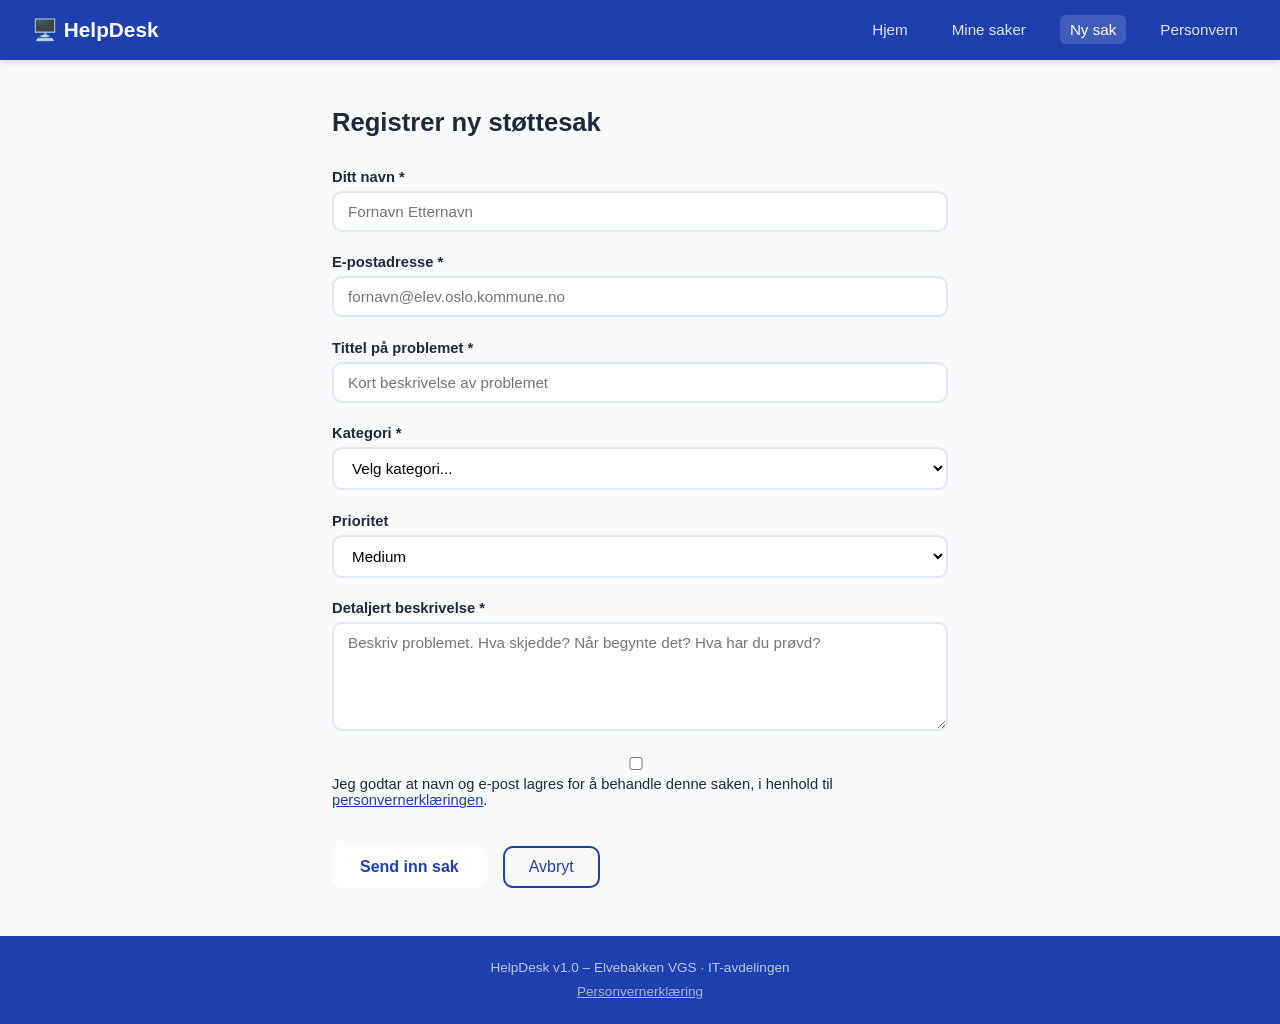
==== ny-sak.html @ 2e013bc4 "feat: samtykke validering la til en samtykke valideringsknapp samt som jeg sørget for at den funket" ====
<!DOCTYPE html>
<!--
  ny-sak.html — Skjema for å melde inn ny IT-støttesak

  Denne siden inneholder et HTML-skjema med validering.
  
  Viktig: selve innsendingen håndteres av JavaScript i script.js,
  ikke av HTML alene. Vi bruker event.preventDefault() for å stoppe
  nettleserens standard oppførsel (som ville lastet siden på nytt).
-->
<html lang="no">
<head>
  <meta charset="UTF-8" />
  <meta name="viewport" content="width=device-width, initial-scale=1.0" />
  <title>Ny sak – HelpDesk</title>
  <link rel="stylesheet" href="style.css" />
</head>
<body>

  <nav class="navbar">
    <div class="nav-brand">🖥️ HelpDesk</div>
    <ul class="nav-links">
      <li><a href="index.html">Hjem</a></li>
      <li><a href="saker.html">Mine saker</a></li>
      <li><a href="ny-sak.html" class="active">Ny sak</a></li>
      <li><a href="personvern.html">Personvern</a></li>
    </ul>
  </nav>

  <main class="form-container">
    <h2>Registrer ny støttesak</h2>

    <!--
      SKJEMAET
      
      id="ny-sak-form" brukes av script.js til å lytte på submit-hendelsen.
      
      Vi bruker IKKE action="" eller method="" på skjemaet fordi vi
      ikke sender data til en server – JavaScript håndterer alt.
    -->
    <form id="ny-sak-form">

      <!-- ── FELT: Navn ── -->
      <div class="form-group">
        <!--
          for="navn" kobler labelen til input-feltet.
          Dette betyr at klikk på labelen setter fokus på feltet.
          God praksis for tilgjengelighet (universell utforming).
        -->
        <label for="navn">Ditt navn *</label>
        <input
          type="text"
          id="navn"
          name="navn"
          placeholder="Fornavn Etternavn"
          required
            required er et HTML5-attributt som hindrer innsending
            hvis feltet er tomt. Vi gjør ekstra validering i JS også.
          -->
      </div>

      <!-- ── FELT: E-post ── -->
      <div class="form-group">
        <label for="epost">E-postadresse *</label>
        <input
          type="email"
          id="epost"
          name="epost"
          placeholder="fornavn@elev.oslo.kommune.no"
          required
            type="email" gjør at nettleseren sjekker at det er en
            gyldig e-postadresse (inneholder @ og domene).
            Vi gjør en ekstra sjekk i JS for å begrense til
            skole-e-postadresser.
          -->
        <!--
          Feilmelding som vises hvis e-posten er ugyldig.
          class="hidden" skjuler den som standard.
          JavaScript fjerner "hidden"-klassen hvis valideringen feiler.
        -->
        <p id="epost-feil" class="feilmelding hidden">
          Bruk skole-e-postadressen din (@elev.oslo.kommune.no).
        </p>
      </div>

      <!-- ── FELT: Tittel ── -->
      <div class="form-group">
        <label for="tittel">Tittel på problemet *</label>
        <input
          type="text"
          id="tittel"
          name="tittel"
          placeholder="Kort beskrivelse av problemet"
          required
        />
      </div>

      <!-- ── FELT: Kategori (dropdown) ── -->
      <div class="form-group">
        <label for="kategori">Kategori *</label>
        <!--
          <select> lager en nedtrekksliste.
          Hvert <option> er et valg.
          value="" på første option gjør at required-sjekken fungerer.
        -->
        <select id="kategori" name="kategori" required>
          <option value="">Velg kategori...</option>
          <option value="hardware">Hardware</option>
          <option value="software">Software</option>
          <option value="nettverk">Nettverk</option>
          <option value="bruker">Brukertilgang</option>
          <option value="annet">Annet</option>
        </select>
      </div>

      <!-- ── FELT: Prioritet ── -->
      <div class="form-group">
        <label for="prioritet">Prioritet</label>
        <select id="prioritet" name="prioritet">
          <option value="lav">Lav</option>
          <!-- selected gjør "medium" til standardvalg -->
          <option value="medium" selected>Medium</option>
          <option value="høy">Høy</option>
          <option value="kritisk">Kritisk</option>
        </select>
      </div>

      <!-- ── FELT: Beskrivelse (tekstboks) ── -->
      <div class="form-group">
        <label for="beskrivelse">Detaljert beskrivelse *</label>
        <!--
          <textarea> er en flerlinjers tekstboks.
          rows="5" setter startstørrelsen (kan resizes av brukeren).
        -->
        <textarea
          id="beskrivelse"
          name="beskrivelse"
          rows="5"
          placeholder="Beskriv problemet. Hva skjedde? Når begynte det? Hva har du prøvd?"
          required
        ></textarea>
      </div>

      <!-- ── FELT: GDPR-samtykke ── -->
      <div class="form-group checkbox-group">
        <!--
          GDPR krever aktivt samtykke for lagring av personopplysninger.
          En avkrysningsboks som brukeren MÅ krysse av er den vanligste
          måten å innhente dette på.
          
          type="checkbox" lager en avkrysningsboks.
          Verdien leses i JS med .checked (true/false).
        -->
        <input type="checkbox" id="samtykke" name="samtykke" />
        <label for="samtykke">
          Jeg godtar at navn og e-post lagres for å behandle denne saken,
          i henhold til <a href="personvern.html">personvernerklæringen</a>.
        </label>
        <p id="samtykke-feil" class="feilmelding hidden">
          Du må godta personvernvilkårene for å sende inn.
        </p>
      </div>

      <div class="form-actions">
        <!-- type="submit" utløser submit-hendelsen på skjemaet -->
        <button type="submit" class="btn-primary">Send inn sak</button>
        <!-- Denne lenken tar brukeren tilbake uten å sende inn -->
        <a href="index.html" class="btn-secondary">Avbryt</a>
      </div>

    </form>

    <!-- ════════════════════════════════════════
         BEKREFTELSESMELDING
         
         Vises av JavaScript etter vellykket innsending.
         Skjemaet skjules og denne vises i stedet.
         Starter med class="hidden" slik at den ikke er synlig.
    ════════════════════════════════════════ -->
    <div id="bekreftelse" class="bekreftelse hidden">
      <h3>✅ Saken er registrert!</h3>
      <p>Saksnummer: <strong id="saksnummer"></strong></p>
      <!-- id="bekreftelse-epost" fylles inn av JS med brukerens e-post -->
      <p>Vi kontakter deg på <strong id="bekreftelse-epost"></strong>.</p>
      <a href="index.html" class="btn-primary">Tilbake til forsiden</a>
    </div>

  </main>

  <footer>
    <p>HelpDesk v1.0 – Elvebakken VGS · IT-avdelingen</p>
    <p>
      <a href="personvern.html" style="color: rgba(255,255,255,0.6);">
        Personvernerklæring
      </a>
    </p>
  </footer>

  <script src="data.js"></script>
  <script src="script.js"></script>
</body>
</html>
---- style.css ----
/* ============================================================
   style.css — All CSS-styling for HelpDesk

   CSS (Cascading Style Sheets) bestemmer hvordan HTML-elementer
   ser ut. «Cascading» betyr at regler arves nedover og kan
   overskrives av mer spesifikke regler.

   Denne filen er organisert i seksjoner:
     1. CSS-variabler (farger, størrelser)
     2. Grunnstil (body, reset)
     3. Navigasjon
     4. Hero-seksjon (stor toppseksjon på forsiden)
     5. Knapper
     6. Statistikk-kort
     7. Sakstabell
     8. Status-merker (fargerike labels)
     9. Skjema
    10. Sakskort (på saker.html)
    11. Personvern-side
    12. Footer
============================================================ */


/* ══════════════════════════════════════════════
   1. CSS-VARIABLER
   
   Variabler lar oss definere farger og verdier på ett sted
   og bruke dem overalt. Hvis vi vil bytte primærfarge fra
   blå til grønn, endrer vi bare én linje her.
   
   Variabler defineres i :root (gjelder hele dokumentet)
   og brukes med var(--variabelnavn).
══════════════════════════════════════════════ */

:root {
  --farge-primær:     #1e40af;   /* Mørk blå – brukes til navbar, knapper, overskrifter */
  --farge-aksentuert: #3b82f6;   /* Lysere blå – brukes til highlights og border-top */
  --farge-bakgrunn:   #f8fafc;   /* Lys grå – bakgrunn på hele siden */
  --farge-kort:       #ffffff;   /* Hvit – bakgrunn på kort og tabeller */
  --farge-tekst:      #1e293b;   /* Nesten svart – all brødtekst */
  --farge-subtekst:   #64748b;   /* Grå – sekundær tekst, datoer, metadata */
  --farge-grense:     #e2e8f0;   /* Lys grå – border rundt input-felt og tabellrader */
  --radius:           10px;      /* Avrunding på hjørner (border-radius) */
  --skygge: 0 2px 12px rgba(0, 0, 0, 0.08);  /* Subtil boks-skygge */
}


/* ══════════════════════════════════════════════
   2. GRUNNSTIL OG RESET
   
   Nettlesere har innebygde standardstiler som varierer mellom
   Chrome, Firefox og Safari. Vi nullstiller de viktigste
   for å få konsistent utseende overalt.
══════════════════════════════════════════════ */

/* Nullstill margin og padding på ALLE elementer.
   box-sizing: border-box gjør at padding og border
   regnes INNI bredden, ikke utenfor. */
* {
  margin: 0;
  padding: 0;
  box-sizing: border-box;
}

body {
  font-family: 'Segoe UI', Arial, sans-serif; /* Primærfont, med fallback */
  background: var(--farge-bakgrunn);
  color: var(--farge-tekst);
  min-height: 100vh;      /* Siden skal minst fylle hele skjermhøyden */
  display: flex;          /* Flexbox for å dytte footer ned til bunnen */
  flex-direction: column; /* Elementene stables vertikalt */
}


/* ══════════════════════════════════════════════
   3. NAVIGASJON
══════════════════════════════════════════════ */

.navbar {
  background: var(--farge-primær);
  display: flex;                    /* Flexbox: logo til venstre, lenker til høyre */
  align-items: center;              /* Vertikal sentrering */
  justify-content: space-between;   /* Maks avstand mellom logo og lenker */
  padding: 0 2rem;
  height: 60px;
  box-shadow: 0 2px 8px rgba(0, 0, 0, 0.15);
}

.nav-brand {
  color: white;
  font-size: 1.3rem;
  font-weight: 700;
}

.nav-links {
  list-style: none; /* Fjern kulepunkter fra <ul> */
  display: flex;
  gap: 1.5rem;      /* Mellomrom mellom hvert lenke-element */
}

.nav-links a {
  color: rgba(255, 255, 255, 0.85);
  text-decoration: none; /* Fjern understreking */
  font-size: 0.95rem;
  padding: 6px 10px;
  border-radius: 6px;
  transition: all 0.2s; /* Smooth overgang ved hover */
}

/* :hover = når musen er over elementet
   .active = klassen vi setter manuelt på den aktive siden */
.nav-links a:hover,
.nav-links a.active {
  color: white;
  background: rgba(255, 255, 255, 0.15);
}



/* ══════════════════════════════════════════════
   4. HERO-SEKSJON
   
   Den store blå toppseksjonen på forsiden.
   Bruker en gradient (fargeovergang) som bakgrunn.
══════════════════════════════════════════════ */

.hero {
  /* linear-gradient(retning, farge1, farge2) */
  background: linear-gradient(135deg, #1e40af, #3b82f6);
  color: white;
  text-align: center;
  padding: 4rem 2rem 3rem;
}

.hero h1 {
  font-size: 2.2rem;
  margin-bottom: 0.75rem;
}

.hero p {
  font-size: 1.1rem;
  opacity: 0.9;
  margin-bottom: 2rem;
}


/* ══════════════════════════════════════════════
   5. KNAPPER
══════════════════════════════════════════════ */

/* Primærknapp – hvit bakgrunn med blå tekst */
.btn-primary {
  background: white;
  color: var(--farge-primær);
  border: none;
  padding: 12px 28px;
  border-radius: var(--radius);
  font-size: 1rem;
  font-weight: 600;
  cursor: pointer;        /* Hånd-cursor ved hover */
  text-decoration: none;  /* Fungerer også som <a>-lenke */
  display: inline-block;  /* Nødvendig for padding på <a>-elementer */
  transition: transform 0.15s, box-shadow 0.15s;
}

.btn-primary:hover {
  transform: translateY(-2px);  /* Løft knappen litt opp */
  box-shadow: 0 4px 14px rgba(0, 0, 0, 0.2);
}

/* Sekundærknapp – gjennomsiktig med blå kant */
.btn-secondary {
  background: transparent;
  color: var(--farge-primær);
  border: 2px solid var(--farge-primær);
  padding: 10px 24px;
  border-radius: var(--radius);
  font-size: 1rem;
  cursor: pointer;
  text-decoration: none;
  display: inline-block;
  transition: all 0.2s;
}

.btn-secondary:hover {
  background: var(--farge-primær);
  color: white;
}


/* ══════════════════════════════════════════════
   6. STATISTIKK-KORT
   
   De tre kortene på forsiden som viser antall saker.
   Bruker CSS Grid for å plassere dem side om side.
══════════════════════════════════════════════ */

.stats-grid {
  display: grid;
  /* auto-fit: fyll så mange kolonner som får plass.
     minmax(180px, 1fr): minimum 180px bred, ellers del plassen likt. */
  grid-template-columns: repeat(auto-fit, minmax(180px, 1fr));
  gap: 1.5rem;
  padding: 2.5rem 2rem;
  max-width: 900px;
  margin: 0 auto; /* Sentrer horisontalt */
  width: 100%;
}

.stat-card {
  background: var(--farge-kort);
  border-radius: var(--radius);
  box-shadow: var(--skygge);
  padding: 1.8rem;
  text-align: center;
  border-top: 4px solid var(--farge-aksentuert); /* Blå strek på toppen */
}

.stat-number {
  display: block;       /* Tar opp hele linjen (block-element) */
  font-size: 2.5rem;
  font-weight: 800;
  color: var(--farge-primær);
}

.stat-label {
  display: block;
  font-size: 0.9rem;
  color: var(--farge-subtekst);
  margin-top: 4px;
}


/* ══════════════════════════════════════════════
   7. SAKSTABELL (på forsiden)
══════════════════════════════════════════════ */

.recent-section {
  max-width: 960px;
  margin: 0 auto 3rem;
  padding: 0 2rem;
  width: 100%;
}

.recent-section h2 {
  font-size: 1.4rem;
  margin-bottom: 1rem;
}

.sak-tabell {
  width: 100%;
  border-collapse: collapse; /* Fjern doble borders mellom celler */
  background: var(--farge-kort);
  border-radius: var(--radius);
  overflow: hidden;          /* Avrunding fungerer bare med overflow: hidden */
  box-shadow: var(--skygge);
}

.sak-tabell th {
  background: var(--farge-primær);
  color: white;
  padding: 14px 16px;
  text-align: left;
  font-size: 0.9rem;
}

.sak-tabell td {
  padding: 12px 16px;
  border-bottom: 1px solid var(--farge-grense);
  font-size: 0.92rem;
}

/* Siste rad skal ikke ha border på bunnen */
.sak-tabell tr:last-child td {
  border-bottom: none;
}

/* Lys bakgrunn når musen er over en rad */
.sak-tabell tr:hover td {
  background: #f1f5f9;
}


/* ══════════════════════════════════════════════
   8. STATUS-MERKER (badges)
   
   Fargerike pill-formede labels som viser status.
   border-radius: 999px gjør dem helt avrundet (pill-form).
══════════════════════════════════════════════ */

.status-badge {
  display: inline-block;
  padding: 3px 10px;
  border-radius: 999px;
  font-size: 0.78rem;
  font-weight: 600;
}

/* Gul for åpen */
.status-åpen     { background: #fef3c7; color: #92400e; }
/* Blå for pågående */
.status-pågående { background: #dbeafe; color: #1e40af; }
/* Grønn for løst */
.status-løst     { background: #d1fae5; color: #065f46; }


/* ══════════════════════════════════════════════
   9. SKJEMA (ny-sak.html)
══════════════════════════════════════════════ */

.form-container {
  max-width: 680px;
  margin: 3rem auto;
  padding: 0 2rem;
  width: 100%;
}

.form-container h2 {
  margin-bottom: 2rem;
  font-size: 1.6rem;
}

/* Wrapper rundt hvert input-felt med label */
.form-group {
  margin-bottom: 1.4rem;
}

.form-group label {
  display: block;      /* Label på egen linje */
  font-weight: 600;
  margin-bottom: 6px;
  font-size: 0.92rem;
}

/* Felles stil for alle input-typer */
.form-group input,
.form-group select,
.form-group textarea {
  width: 100%;
  padding: 10px 14px;
  border: 2px solid var(--farge-grense);
  border-radius: var(--radius);
  font-size: 0.95rem;
  font-family: inherit; /* Textarea bruker ellers monospace som standard */
  transition: border-color 0.2s;
  background: white;
}

/* Blå kant når feltet er i fokus */
.form-group input:focus,
.form-group select:focus,
.form-group textarea:focus {
  outline: none;  /* Fjern nettleserens standard fokus-ring */
  border-color: var(--farge-aksentuert);
}

/* Rød kant på felt med feil (legges til via JavaScript) */
.form-group input.feil {
  border-color: #ef4444;
}

/* Spesialstyling for checkbox-gruppen */
.checkbox-group {
  display: flex;
  flex-direction: column;
  gap: 6px;
}

.checkbox-group input[type="checkbox"] {
  width: auto;        /* Ikke full bredde som vanlig input */
  margin-right: 8px;
}

.checkbox-group label {
  display: inline;    /* Label ved siden av checkboxen */
  font-weight: normal;
}

.checkbox-group a {
  color: var(--farge-primær);
}

/* Rød feilmelding under et felt */
.feilmelding {
  color: #ef4444;
  font-size: 0.85rem;
  margin-top: 4px;
}

.form-actions {
  display: flex;
  gap: 1rem;
  margin-top: 2rem;
}

/* Grønn bekreftelsesboks etter vellykket innsending */
.bekreftelse {
  text-align: center;
  padding: 2.5rem;
  background: #d1fae5;
  border-radius: var(--radius);
  margin-top: 2rem;
}

.bekreftelse h3 {
  font-size: 1.4rem;
  color: #065f46;
  margin-bottom: 1rem;
}

.bekreftelse p {
  margin-bottom: 0.5rem;
}

/* Klasse for å skjule elementer. Fjernes med JavaScript. */
.hidden {
  display: none;
}


/* ══════════════════════════════════════════════
   10. SAKS-SIDE (saker.html)
══════════════════════════════════════════════ */

.page-container {
  max-width: 960px;
  margin: 3rem auto;
  padding: 0 2rem;
  width: 100%;
}

.filter-bar {
  display: flex;
  align-items: center;
  gap: 1rem;
  margin-bottom: 1rem;
  flex-wrap: wrap; /* Gå til ny linje på liten skjerm */
}

.filter-bar select {
  padding: 8px 12px;
  border: 2px solid var(--farge-grense);
  border-radius: var(--radius);
  font-size: 0.9rem;
  background: white;
}

.søk-seksjon {
  display: flex;
  gap: 0.75rem;
  margin-top: 2rem;
}

.søk-seksjon input {
  flex: 1; /* Tar all tilgjengelig bredde */
  padding: 10px 14px;
  border: 2px solid var(--farge-grense);
  border-radius: var(--radius);
  font-size: 0.95rem;
}

/* Hvert sak-kort på saker.html */
.sak-kort {
  background: var(--farge-kort);
  border-radius: var(--radius);
  padding: 1.2rem 1.5rem;
  margin-bottom: 1rem;
  box-shadow: var(--skygge);
  border-left: 5px solid var(--farge-aksentuert); /* Blå strek til venstre */
  display: flex;
  justify-content: space-between;
  align-items: flex-start;
}

.sak-kort-info h3 {
  font-size: 1rem;
  margin-bottom: 4px;
}

.sak-kort-meta {
  font-size: 0.82rem;
  color: var(--farge-subtekst);
}


/* ══════════════════════════════════════════════
   11. PERSONVERN-SIDE
══════════════════════════════════════════════ */

.personvern-container {
  max-width: 760px;
  margin: 3rem auto;
  padding: 0 2rem 4rem;
  width: 100%;
}

.personvern-container h1 {
  font-size: 1.8rem;
  margin-bottom: 0.5rem;
}

.sist-oppdatert {
  color: var(--farge-subtekst);
  margin-bottom: 2rem;
  font-size: 0.9rem;
}

.personvern-container h2 {
  font-size: 1.2rem;
  margin-top: 2rem;
  margin-bottom: 0.5rem;
  color: var(--farge-primær);
}

.personvern-container p,
.personvern-container li {
  line-height: 1.7; /* Luftig linjeavstand for god lesbarhet */
  margin-bottom: 0.5rem;
}

.personvern-container ul {
  padding-left: 1.5rem;
}


/* ══════════════════════════════════════════════
   12. FOOTER
   
   margin-top: auto dyttes footeren til bunnen av siden
   fordi body er display: flex og flex-direction: column.
   Alle elementer over tar sin naturlige plass, og auto
   fyller resten med margin.
══════════════════════════════════════════════ */

footer {
  margin-top: auto;
  background: var(--farge-primær);
  color: rgba(255, 255, 255, 0.7);
  text-align: center;
  padding: 1.2rem;
  font-size: 0.85rem;
  line-height: 1.8;
}
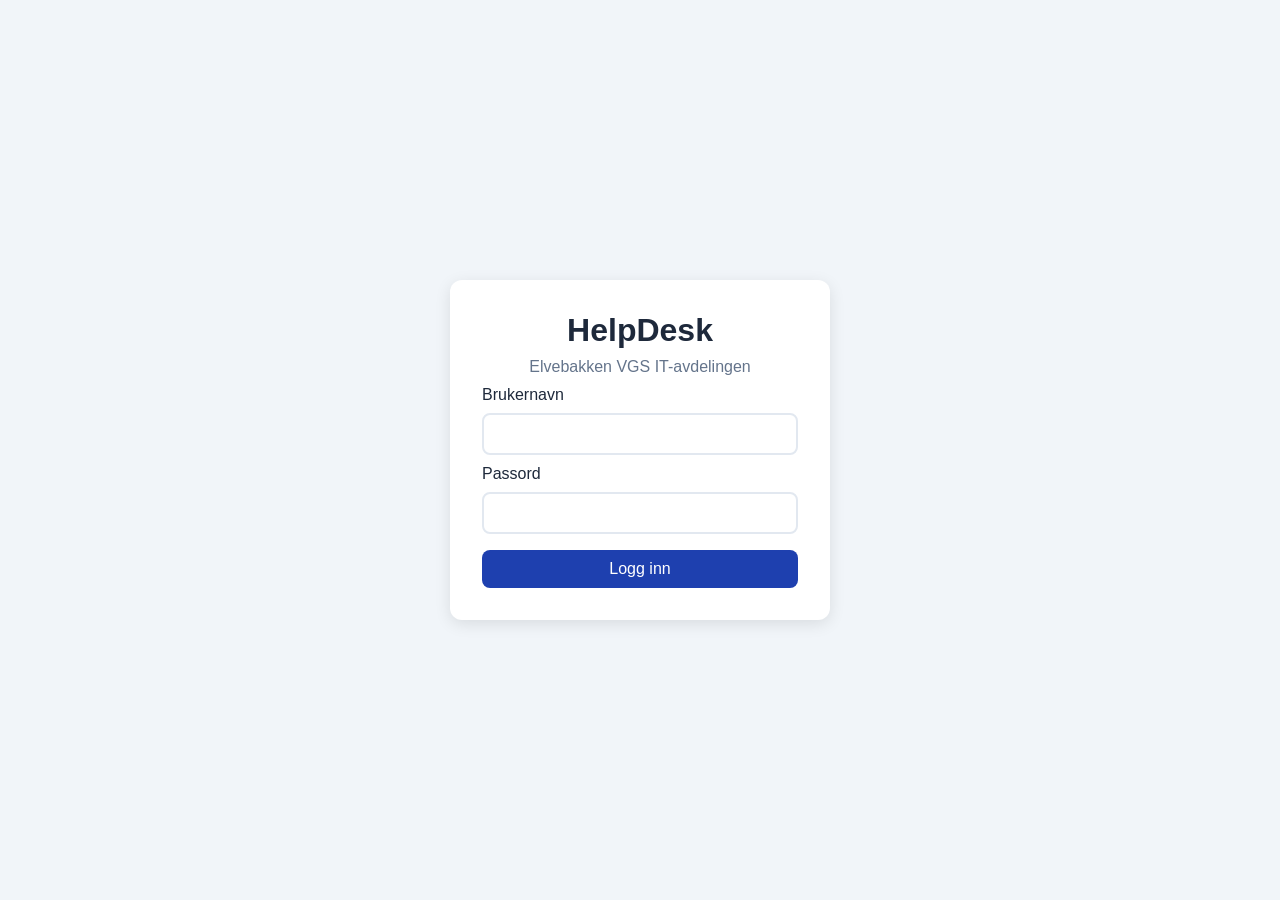
==== commit 44918090: "feat: ferdig med logginn system gjorde ferdig logginn systemet" ====
--- a/ny-sak.html
+++ b/ny-sak.html
@@ -24,6 +24,9 @@
       <li><a href="saker.html">Mine saker</a></li>
       <li><a href="ny-sak.html" class="active">Ny sak</a></li>
       <li><a href="personvern.html">Personvern</a></li>
+        <span id="innlogget-navn"></span>
+  <button id="logg-ut-btn" class="btn-logg-ut">Logg ut</button>
+</div>
     </ul>
   </nav>
 
--- a/style.css
+++ b/style.css
@@ -541,3 +541,76 @@
   font-size: 0.85rem;
   line-height: 1.8;
 }
+
+
+.login-side {
+  display: flex;
+  justify-content: center;
+  align-items: center;
+  min-height: 100vh;
+  background: #f1f5f9;
+}
+
+.login-boks {
+  background: white;
+  padding: 2rem;
+  border-radius: 12px;
+  width: 100%;
+  max-width: 380px;
+  box-shadow: 0 4px 16px rgba(0,0,0,0.1);
+  display: flex;
+  flex-direction: column;
+  gap: 0.6rem;
+}
+
+.login-boks h1 { text-align: center; margin-bottom: 0; }
+.login-boks p  { text-align: center; color: #64748b; margin: 0; }
+
+.login-boks input {
+  padding: 10px;
+  border: 2px solid #e2e8f0;
+  border-radius: 8px;
+  font-size: 1rem;
+}
+
+.login-boks button {
+  padding: 10px;
+  background: #1e40af;
+  color: white;
+  border: none;
+  border-radius: 8px;
+  font-size: 1rem;
+  cursor: pointer;
+  margin-top: 0.4rem;
+}
+
+.feil-melding {
+  background: #fee2e2;
+  color: #991b1b;
+  padding: 8px 12px;
+  border-radius: 8px;
+  font-size: 0.88rem;
+}
+
+.testbrukere {
+  font-size: 0.78rem;
+  margin-top: 0.5rem;
+}
+
+.nav-bruker {
+  display: flex;
+  align-items: center;
+  gap: 0.75rem;
+  color: rgba(255,255,255,0.85);
+  font-size: 0.88rem;
+}
+
+.btn-logg-ut {
+  background: rgba(255,255,255,0.15);
+  color: white;
+  border: 1px solid rgba(255,255,255,0.3);
+  padding: 5px 12px;
+  border-radius: 6px;
+  font-size: 0.85rem;
+  cursor: pointer;
+}
